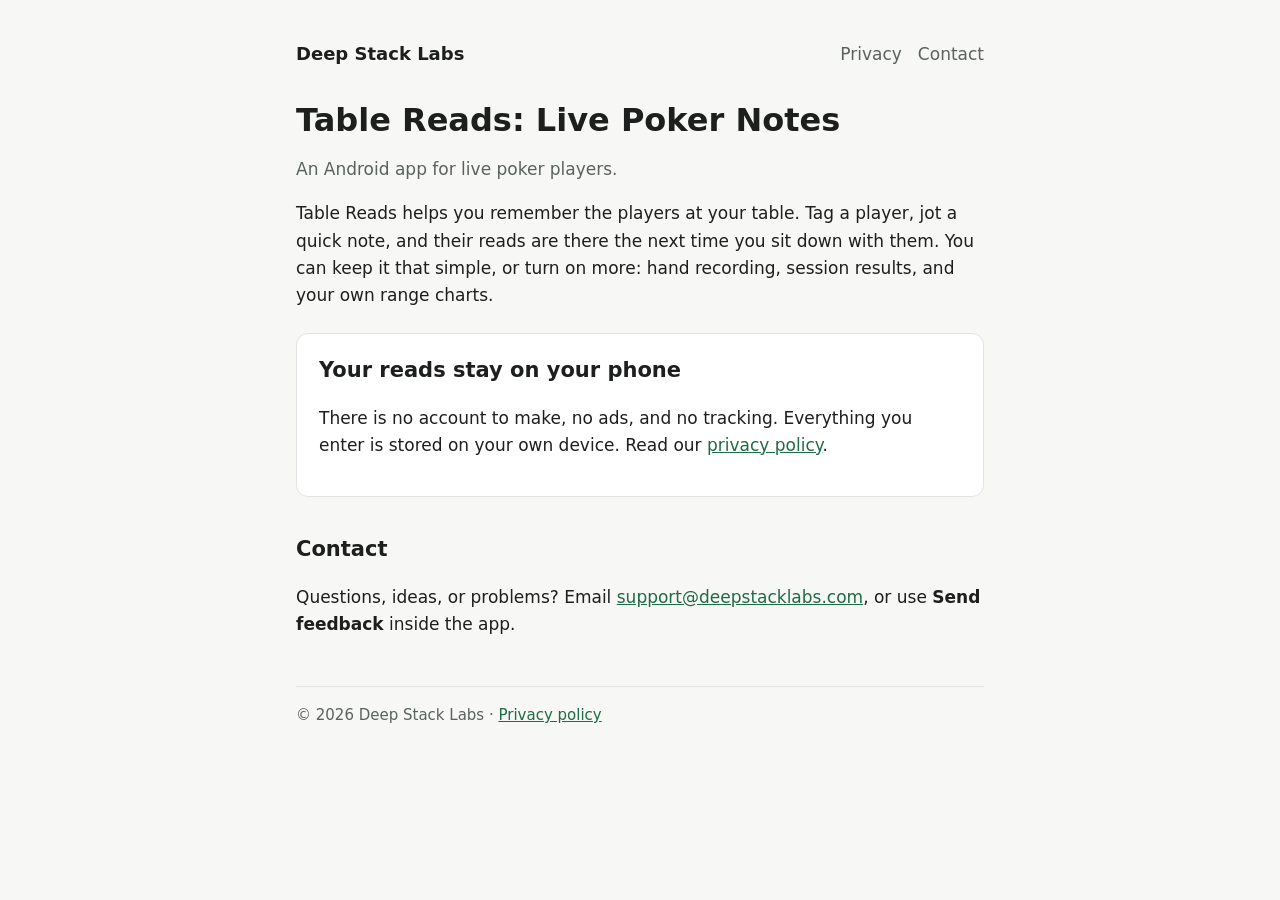
==== index.html @ d6f258ec "Add files via upload" ====
<!doctype html>
<html lang="en">
<head>
<meta charset="utf-8">
<meta name="viewport" content="width=device-width, initial-scale=1">
<title>Deep Stack Labs</title>
<meta name="description" content="Deep Stack Labs makes Table Reads: Live Poker Notes, an Android app for keeping notes on the players at your live poker table.">
<link rel="stylesheet" href="style.css">
</head>
<body>
<main>
<header>
  <a class="brand" href="/">Deep Stack Labs</a>
  <nav><a href="/privacy">Privacy</a><a href="mailto:support@deepstacklabs.com">Contact</a></nav>
</header>

<h1>Table Reads: Live Poker Notes</h1>
<p class="muted">An Android app for live poker players.</p>

<p>Table Reads helps you remember the players at your table. Tag a player, jot a quick note, and their reads are there the next time you sit down with them. You can keep it that simple, or turn on more: hand recording, session results, and your own range charts.</p>

<div class="card">
  <h2>Your reads stay on your phone</h2>
  <p>There is no account to make, no ads, and no tracking. Everything you enter is stored on your own device. Read our <a href="/privacy">privacy policy</a>.</p>
</div>

<h2>Contact</h2>
<p>Questions, ideas, or problems? Email <a href="mailto:support@deepstacklabs.com">support@deepstacklabs.com</a>, or use <b>Send feedback</b> inside the app.</p>

<footer>© 2026 Deep Stack Labs · <a href="/privacy">Privacy policy</a></footer>
</main>
</body>
</html>
---- style.css ----
:root{--bg:#f7f7f5;--fg:#1d1f1e;--muted:#5b625e;--accent:#1f6b45;--card:#fff;--line:#e2e4e1}
@media (prefers-color-scheme:dark){:root{--bg:#121514;--fg:#e8ebe9;--muted:#a3aba6;--accent:#5fc28f;--card:#1b1f1d;--line:#2c322f}}
*{box-sizing:border-box}
body{margin:0;background:var(--bg);color:var(--fg);font:17px/1.6 system-ui,-apple-system,"Segoe UI",Roboto,sans-serif}
main{max-width:720px;margin:0 auto;padding:40px 16px 64px}
header{display:flex;justify-content:space-between;align-items:center;gap:12px;flex-wrap:wrap;margin-bottom:32px}
.brand{font-weight:700;font-size:18px;color:var(--fg);text-decoration:none}
nav a{color:var(--muted);text-decoration:none;margin-left:16px}
nav a:hover,a{color:var(--accent)}
h1{font-size:32px;line-height:1.2;margin:0 0 8px}
h2{font-size:21px;margin:36px 0 8px}
p,li{color:var(--fg)}
.muted{color:var(--muted)}
.card{background:var(--card);border:1px solid var(--line);border-radius:12px;padding:20px 22px;margin:24px 0}
.card h2{margin-top:0}
footer{margin-top:48px;padding-top:16px;border-top:1px solid var(--line);color:var(--muted);font-size:15px}
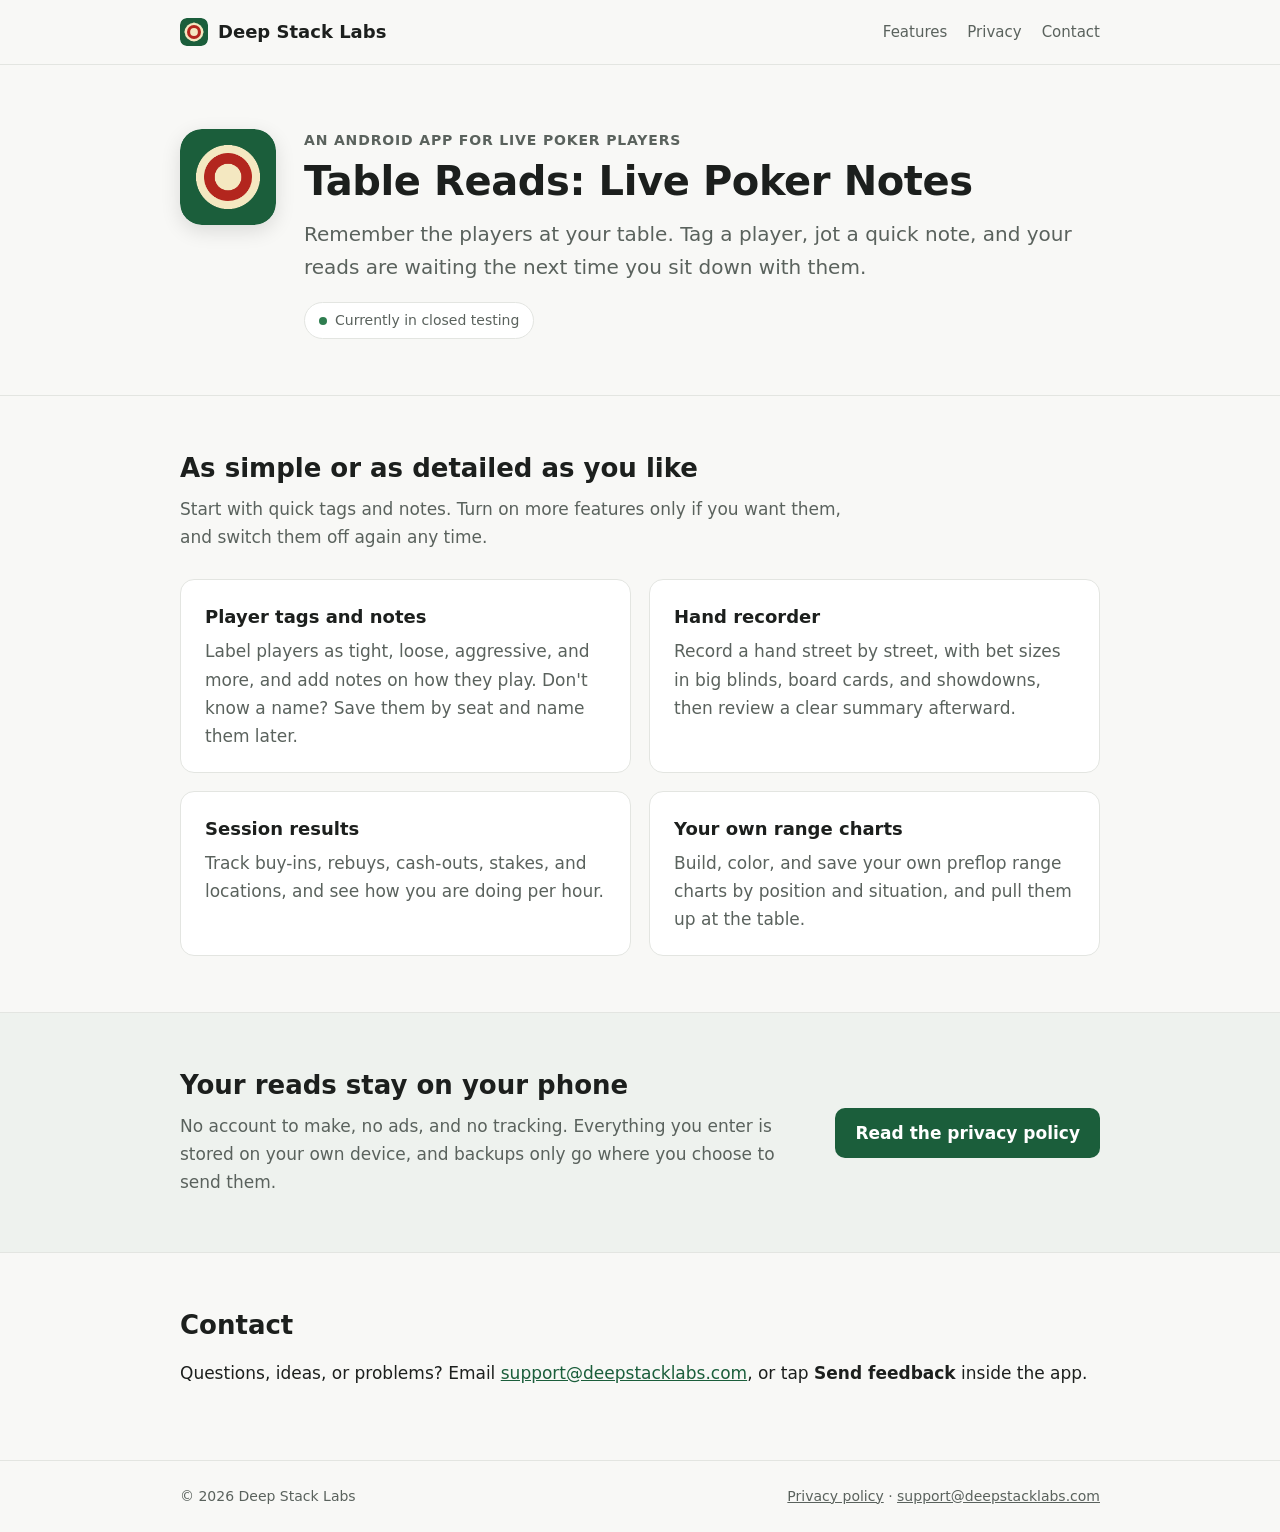
==== commit 8307475d: "Refresh site design and add favicon Co-Authored-By: Claude Opus 5.5 <noreply@anthropic.com> Claude-S" ====
--- a/index.html
+++ b/index.html
@@ -3,31 +3,83 @@
 <head>
 <meta charset="utf-8">
 <meta name="viewport" content="width=device-width, initial-scale=1">
-<title>Deep Stack Labs</title>
+<title>Table Reads: Live Poker Notes · Deep Stack Labs</title>
 <meta name="description" content="Deep Stack Labs makes Table Reads: Live Poker Notes, an Android app for keeping notes on the players at your live poker table.">
-<link rel="stylesheet" href="style.css">
+<link rel="icon" href="/favicon.svg" type="image/svg+xml">
+<link rel="icon" href="/favicon.ico" sizes="32x32">
+<link rel="apple-touch-icon" href="/apple-touch-icon.png">
+<meta name="theme-color" content="#1B5E3B">
+<link rel="stylesheet" href="/style.css">
 </head>
 <body>
-<main>
-<header>
-  <a class="brand" href="/">Deep Stack Labs</a>
-  <nav><a href="/privacy">Privacy</a><a href="mailto:support@deepstacklabs.com">Contact</a></nav>
+<header class="site-header">
+  <div class="wrap bar">
+    <a class="brand" href="/"><img src="/favicon.svg" alt="" width="28" height="28">Deep Stack Labs</a>
+    <nav><a href="/#features">Features</a><a href="/privacy">Privacy</a><a href="/#contact">Contact</a></nav>
+  </div>
 </header>
 
-<h1>Table Reads: Live Poker Notes</h1>
-<p class="muted">An Android app for live poker players.</p>
+<main>
+<section class="hero">
+  <div class="wrap hero-grid">
+    <img class="app-icon" src="/apple-touch-icon.png" alt="Table Reads app icon" width="96" height="96">
+    <div>
+      <p class="eyebrow">An Android app for live poker players</p>
+      <h1>Table Reads: Live Poker Notes</h1>
+      <p class="lead">Remember the players at your table. Tag a player, jot a quick note, and your reads are waiting the next time you sit down with them.</p>
+      <p class="status"><span class="dot" aria-hidden="true"></span>Currently in closed testing</p>
+    </div>
+  </div>
+</section>
 
-<p>Table Reads helps you remember the players at your table. Tag a player, jot a quick note, and their reads are there the next time you sit down with them. You can keep it that simple, or turn on more: hand recording, session results, and your own range charts.</p>
+<section id="features" class="section">
+  <div class="wrap">
+    <h2>As simple or as detailed as you like</h2>
+    <p class="muted intro">Start with quick tags and notes. Turn on more features only if you want them, and switch them off again any time.</p>
+    <div class="grid">
+      <div class="card">
+        <h3>Player tags and notes</h3>
+        <p>Label players as tight, loose, aggressive, and more, and add notes on how they play. Don't know a name? Save them by seat and name them later.</p>
+      </div>
+      <div class="card">
+        <h3>Hand recorder</h3>
+        <p>Record a hand street by street, with bet sizes in big blinds, board cards, and showdowns, then review a clear summary afterward.</p>
+      </div>
+      <div class="card">
+        <h3>Session results</h3>
+        <p>Track buy-ins, rebuys, cash-outs, stakes, and locations, and see how you are doing per hour.</p>
+      </div>
+      <div class="card">
+        <h3>Your own range charts</h3>
+        <p>Build, color, and save your own preflop range charts by position and situation, and pull them up at the table.</p>
+      </div>
+    </div>
+  </div>
+</section>
 
-<div class="card">
-  <h2>Your reads stay on your phone</h2>
-  <p>There is no account to make, no ads, and no tracking. Everything you enter is stored on your own device. Read our <a href="/privacy">privacy policy</a>.</p>
-</div>
+<section class="section alt">
+  <div class="wrap privacy-note">
+    <div>
+      <h2>Your reads stay on your phone</h2>
+      <p>No account to make, no ads, and no tracking. Everything you enter is stored on your own device, and backups only go where you choose to send them.</p>
+    </div>
+    <a class="button" href="/privacy">Read the privacy policy</a>
+  </div>
+</section>
 
-<h2>Contact</h2>
-<p>Questions, ideas, or problems? Email <a href="mailto:support@deepstacklabs.com">support@deepstacklabs.com</a>, or use <b>Send feedback</b> inside the app.</p>
+<section id="contact" class="section">
+  <div class="wrap">
+    <h2>Contact</h2>
+    <p>Questions, ideas, or problems? Email <a href="mailto:support@deepstacklabs.com">support@deepstacklabs.com</a>, or tap <b>Send feedback</b> inside the app.</p>
+  </div>
+</section>
+</main>
 
-<footer>© 2026 Deep Stack Labs · <a href="/privacy">Privacy policy</a></footer>
-</main>
+<footer class="site-footer">
+  <div class="wrap bar">
+    <span>© 2026 Deep Stack Labs</span>
+    <span><a href="/privacy">Privacy policy</a> · <a href="mailto:support@deepstacklabs.com">support@deepstacklabs.com</a></span>
+  </div>
+</footer>
 </body>
 </html>
--- a/style.css
+++ b/style.css
@@ -1,16 +1,75 @@
-:root{--bg:#f7f7f5;--fg:#1d1f1e;--muted:#5b625e;--accent:#1f6b45;--card:#fff;--line:#e2e4e1}
-@media (prefers-color-scheme:dark){:root{--bg:#121514;--fg:#e8ebe9;--muted:#a3aba6;--accent:#5fc28f;--card:#1b1f1d;--line:#2c322f}}
+:root{
+  --bg:#f8f8f6;--fg:#1c1f1d;--muted:#5a625d;--accent:#1b5e3b;--accent-fg:#fff;
+  --card:#fff;--line:#e3e5e1;--alt:#eef2ee;--status:#2e7d4f;
+}
+@media (prefers-color-scheme:dark){:root{
+  --bg:#111413;--fg:#e7eae8;--muted:#a1a9a4;--accent:#5fc28f;--accent-fg:#0d1a13;
+  --card:#191d1b;--line:#2b312e;--alt:#161b18;--status:#5fc28f;
+}}
 *{box-sizing:border-box}
-body{margin:0;background:var(--bg);color:var(--fg);font:17px/1.6 system-ui,-apple-system,"Segoe UI",Roboto,sans-serif}
-main{max-width:720px;margin:0 auto;padding:40px 16px 64px}
-header{display:flex;justify-content:space-between;align-items:center;gap:12px;flex-wrap:wrap;margin-bottom:32px}
-.brand{font-weight:700;font-size:18px;color:var(--fg);text-decoration:none}
-nav a{color:var(--muted);text-decoration:none;margin-left:16px}
-nav a:hover,a{color:var(--accent)}
-h1{font-size:32px;line-height:1.2;margin:0 0 8px}
-h2{font-size:21px;margin:36px 0 8px}
-p,li{color:var(--fg)}
+html{scroll-behavior:smooth}
+body{margin:0;background:var(--bg);color:var(--fg);font:17px/1.65 system-ui,-apple-system,"Segoe UI",Roboto,Helvetica,Arial,sans-serif;-webkit-font-smoothing:antialiased}
+a{color:var(--accent)}
+img{max-width:100%}
+.wrap{max-width:960px;margin:0 auto;padding:0 20px}
+.bar{display:flex;justify-content:space-between;align-items:center;gap:12px;flex-wrap:wrap}
+
+/* header */
+.site-header{border-bottom:1px solid var(--line);background:var(--bg);position:sticky;top:0;z-index:10}
+.site-header .bar{min-height:64px}
+.brand{display:flex;align-items:center;gap:10px;font-weight:700;font-size:18px;color:var(--fg);text-decoration:none}
+.brand img{border-radius:7px}
+nav{display:flex;gap:20px}
+nav a{color:var(--muted);text-decoration:none;font-size:15px}
+nav a:hover{color:var(--accent)}
+
+/* hero */
+.hero{padding:64px 0 56px}
+.hero-grid{display:grid;grid-template-columns:auto 1fr;gap:28px;align-items:start}
+.app-icon{border-radius:22px;box-shadow:0 6px 20px rgba(0,0,0,.12)}
+.eyebrow{margin:0 0 6px;color:var(--muted);font-size:14px;font-weight:600;letter-spacing:.06em;text-transform:uppercase}
+h1{font-size:40px;line-height:1.15;margin:0 0 14px;letter-spacing:-.01em}
+.lead{font-size:20px;color:var(--muted);margin:0 0 18px;max-width:40em}
+.status{display:inline-flex;align-items:center;gap:8px;margin:0;padding:6px 14px;border:1px solid var(--line);border-radius:999px;background:var(--card);font-size:14px;color:var(--muted)}
+.dot{width:8px;height:8px;border-radius:50%;background:var(--status)}
+
+/* sections */
+.section{padding:56px 0;border-top:1px solid var(--line)}
+.section.alt{background:var(--alt)}
+h2{font-size:26px;line-height:1.25;margin:0 0 10px}
+h3{font-size:18px;margin:0 0 6px}
 .muted{color:var(--muted)}
-.card{background:var(--card);border:1px solid var(--line);border-radius:12px;padding:20px 22px;margin:24px 0}
-.card h2{margin-top:0}
-footer{margin-top:48px;padding-top:16px;border-top:1px solid var(--line);color:var(--muted);font-size:15px}
+.intro{margin:0 0 28px;max-width:40em}
+.grid{display:grid;grid-template-columns:repeat(2,1fr);gap:18px}
+.card{background:var(--card);border:1px solid var(--line);border-radius:14px;padding:22px 24px}
+.card p{margin:0;color:var(--muted)}
+.privacy-note{display:flex;justify-content:space-between;align-items:center;gap:24px;flex-wrap:wrap}
+.privacy-note p{margin:0;max-width:36em;color:var(--muted)}
+.button{display:inline-block;padding:11px 20px;border-radius:10px;background:var(--accent);color:var(--accent-fg);text-decoration:none;font-weight:600;white-space:nowrap}
+.button:hover{opacity:.9}
+
+/* privacy policy page */
+.doc{max-width:760px;padding-top:48px;padding-bottom:64px}
+.doc h1{font-size:34px;margin-bottom:6px}
+.doc .meta{color:var(--muted);margin:0 0 28px;font-size:15px}
+.doc h2{font-size:21px;margin:40px 0 8px;padding-top:24px;border-top:1px solid var(--line)}
+.doc .card{margin:28px 0}
+.doc .card h2{margin-top:0;padding-top:0;border-top:0}
+.doc .card ul{margin:0;padding-left:20px}
+.doc li{margin:4px 0}
+
+/* footer */
+.site-footer{border-top:1px solid var(--line);padding:24px 0;color:var(--muted);font-size:14px}
+.site-footer a{color:var(--muted)}
+.site-footer a:hover{color:var(--accent)}
+
+@media (max-width:640px){
+  nav{gap:14px}
+  .hero{padding:40px 0}
+  .hero-grid{grid-template-columns:1fr;gap:18px}
+  .app-icon{width:72px;height:72px;border-radius:17px}
+  h1{font-size:30px}
+  .lead{font-size:18px}
+  .grid{grid-template-columns:1fr}
+  .section{padding:40px 0}
+}
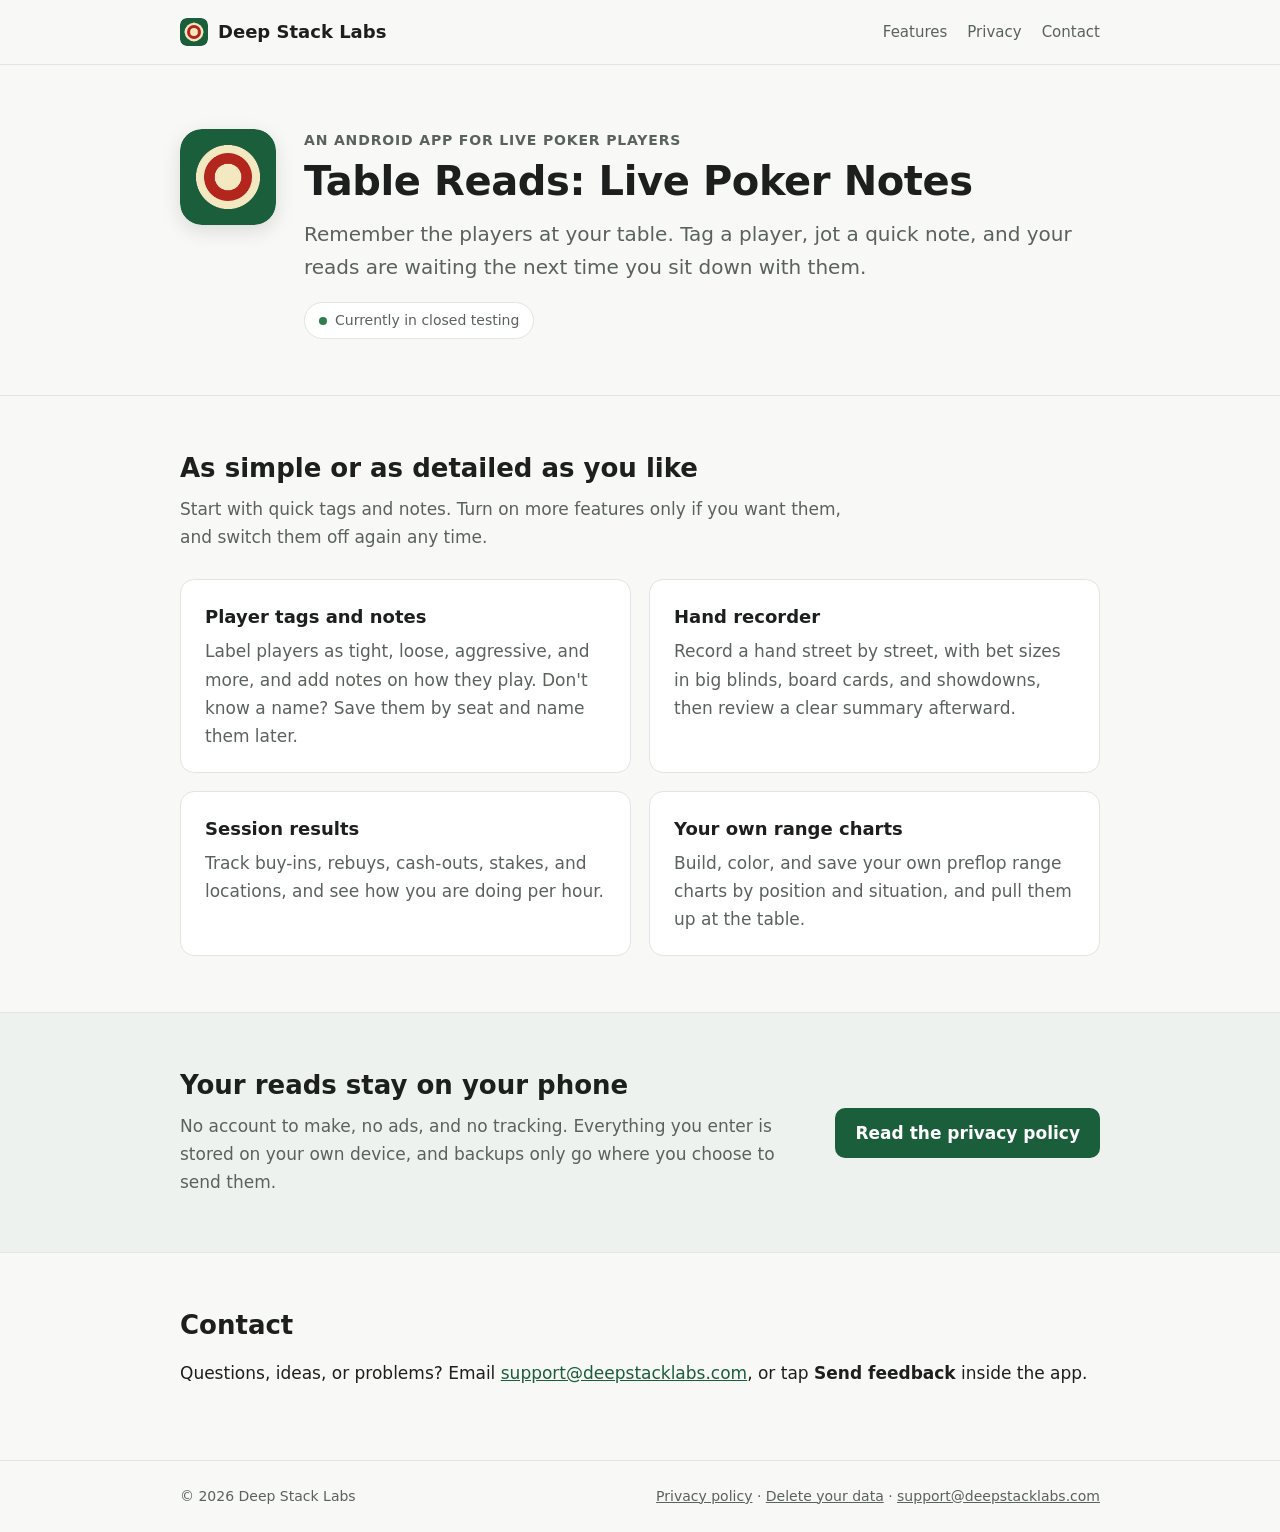
==== commit 85046886: "Add data deletion page and footer link Co-Authored-By: Claude Opus 5.5 <noreply@anthropic.com> Claud" ====
--- a/index.html
+++ b/index.html
@@ -78,7 +78,7 @@
 <footer class="site-footer">
   <div class="wrap bar">
     <span>© 2026 Deep Stack Labs</span>
-    <span><a href="/privacy">Privacy policy</a> · <a href="mailto:support@deepstacklabs.com">support@deepstacklabs.com</a></span>
+    <span><a href="/privacy">Privacy policy</a> · <a href="/delete-data">Delete your data</a> · <a href="mailto:support@deepstacklabs.com">support@deepstacklabs.com</a></span>
   </div>
 </footer>
 </body>
--- a/style.css
+++ b/style.css
@@ -55,7 +55,7 @@
 .doc h2{font-size:21px;margin:40px 0 8px;padding-top:24px;border-top:1px solid var(--line)}
 .doc .card{margin:28px 0}
 .doc .card h2{margin-top:0;padding-top:0;border-top:0}
-.doc .card ul{margin:0;padding-left:20px}
+.doc .card ul,.doc .card ol{margin:0;padding-left:22px}
 .doc li{margin:4px 0}
 
 /* footer */
